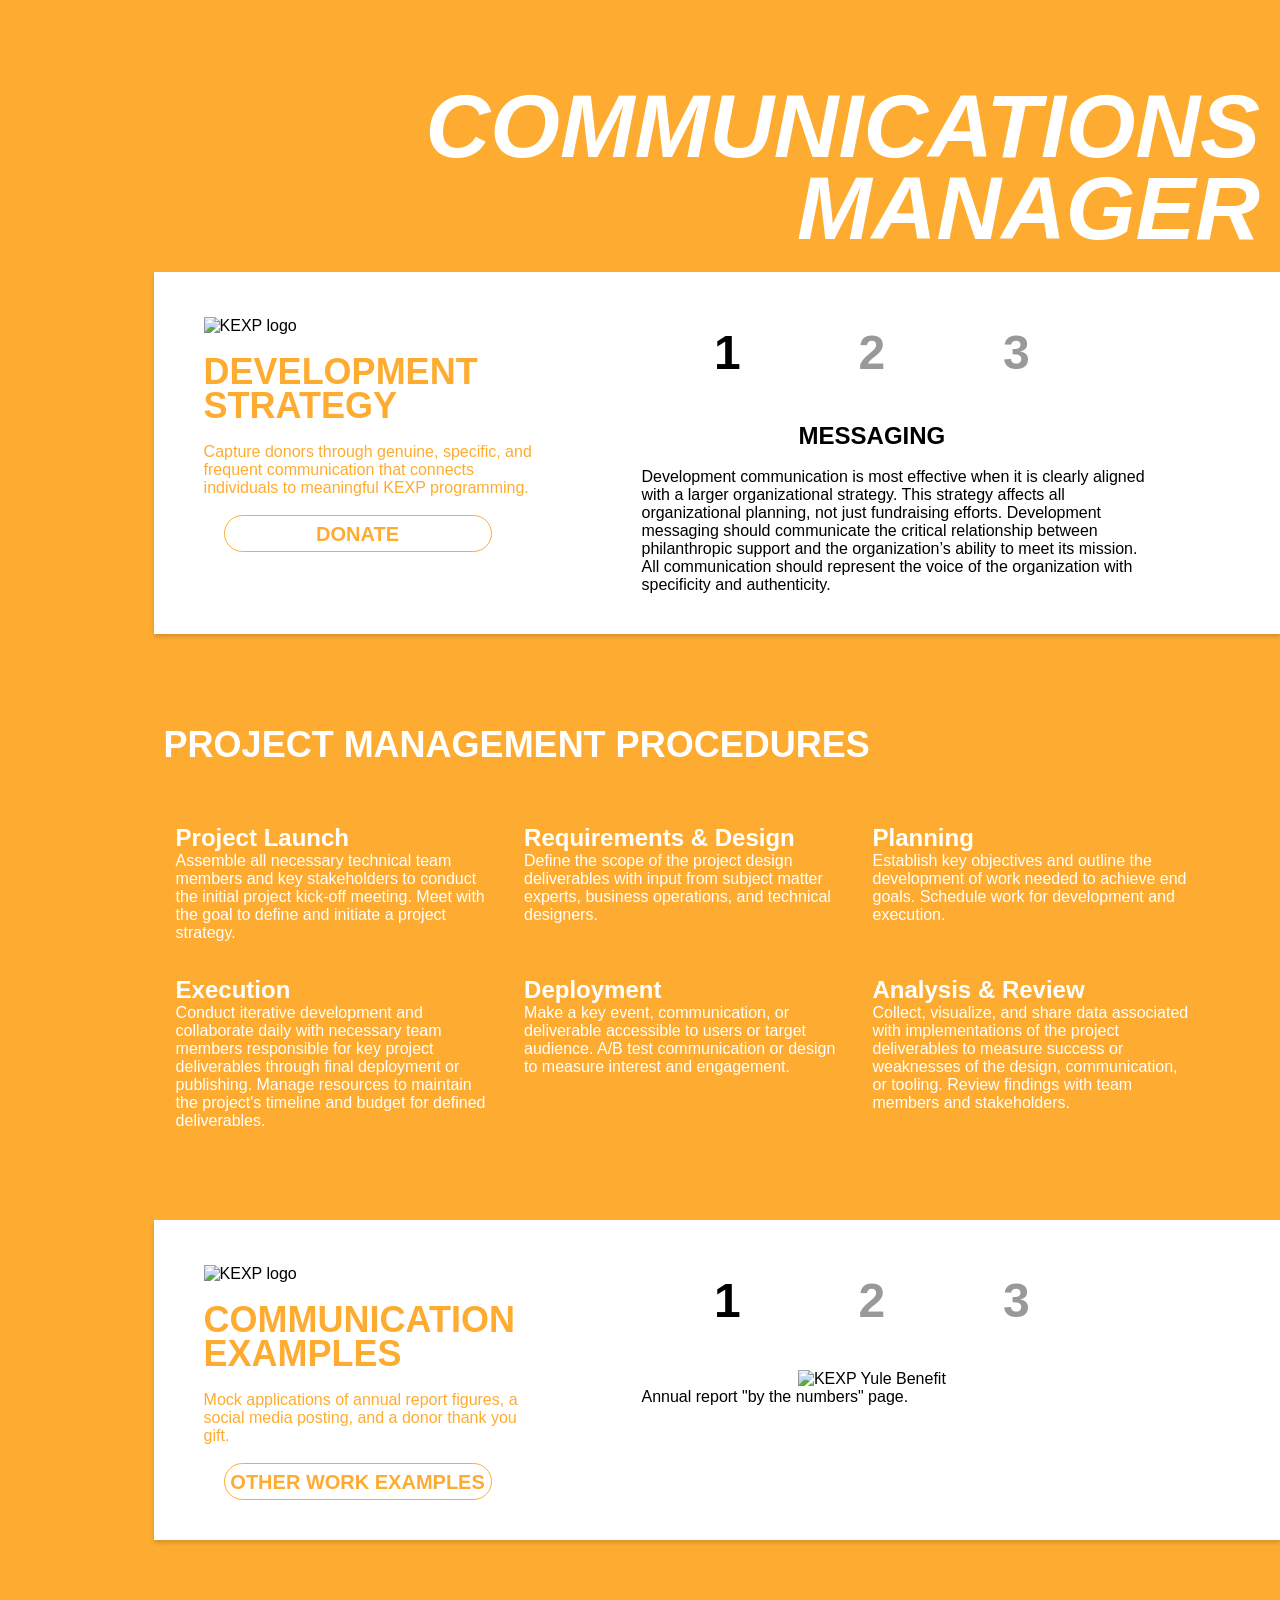
==== index.html @ 56364062 "Rename page.html to index.html" ====
<!DOCTYPE html>
<html lang="en-US">
	<head>
		<title>KEXP Demo</title>
		<meta charset="utf-8">
		<style type="text/css">
			* {
				margin: 0;
				padding: 0;
				font-family: sans-serif;
			}

			:root {
				--ylw: #feac31;
			}

			body {
				background-color: var(--ylw);
			}

			#spacer {
				background-color: var(--ylm);
				height: 75px;
				transition: background-color 0.2s ease;
			}

			.job_title {
				animation-name: change;
				padding-right: 20px;
				font-weight: bolder;
				font-size: 7vw;
				font-style: oblique;
				text-align: right;
				color: #ffffff;
				background-color: var(--ylw);
				z-index: 1;
			}

			.sticky.job_title {
			  position: fixed;
			  top: 0;
			  right: 0;
			  width: 100%;
			  padding-top: 0;
			}

			.sticky + .content {
			  padding-top: 205px;
			}

			div.rotating_job_titles_container {
				margin: 0 -10px 0 0;
				padding-right: 10px;
				height: 8vw;
				overflow: hidden;
			}

			ul.rotating_job_titles {
				list-style: none;
				animation-name: change;
				animation-duration: 6s;
				animation-iteration-count: infinite;
			}

			li.rotating_job_title {
				white-space: nowrap;
			}

			div.static_job_title { 
				margin-top: -20px;
				height: 115px; 
			}

			@keyframes change {
			  0%, 27%, 100% {
				transform: translate3d(0, 0, 0);
			  }
			  33%, 60% {
				transform: translate3d(0, -25%, 0);
			  }
			  66%, 94% {
			    transform: translate3d(0, -50%, 0);
			  }
			  100% {
			    transform: translate3d(0, -75%, 0);
			  }
			}

			.white-box {
			    margin: 0 0 5% 12%;
			    padding: 10px 10px 40px;
			    background: #fff;
			    box-shadow: 0 3px 4px rgba(0,0,0,0.15);
			    border-radius: 0px;
			}

			.yellow-box {
			    margin: 0 0 5% 12%;
			    padding: 10px 10px 40px;	
			}

			#kexp_logo {
				height: 90px;
			}

			.left-box {
				width: 30%;
				padding-top: 35px;
				padding-left: 40px;
			}
			.content-title {
				font-family: proxima nova; 
				font-weight: bolder;
				font-size: 36px;
				line-height: 34px;
				margin: 20px 0;
				color: var(--ylw);
			}

			.content-summary {
				font-family: proxima nova; 
				font-size: 16px;
				line-height: 18px;
				color: #feac31;
			}

			.action_button {
				height: 35px;
			    border: 1px solid var(--ylw);
			    border-radius: 30px;
			    margin: 18px 44px 0 20px;
			    transition-duration: 0.2s;
			}

			.action_button:hover {
			    background-color: var(--ylw);
			    color: #FFF;
			}

			.button_text {
			    position: relative;
			    top: 50%;
			    transform: translate(0, -50%);
			    text-align: center;
			    vertical-align: middle;
			    font-size: 20px;
			    font-weight: bolder;
			}

			.right-box {
				width: 60%;
				vertical-align: top;
			    text-align: center;
			}
			.right-box, .left-box {
				display: inline-block;
			}

			.example_button {
				display: inline-block;
			    width: 100px;
			    height: 100px;
			    margin: 20px;
			}

			.example_button .button_text {
				font-size: 48px;
				color: #999;
			}

			.example_button.active .button_text{
				color: #000;
			}

			.example_content {
				display: none;
			}

			.example_content.active {
				display: block;
			}

			.content_text {
			    text-align: left;
			    width: 40vw;
			    margin: auto;
			    padding: 0px 0 0 4vw;
			}

			.timeline-box {
			    display: inline-block;
			    width: 25vw;
			    height: 10vw;
			    padding: 12px;
			    vertical-align: top;
			    color: #FFF;
			}

			.yellow-box .content-title {
				color: #FFF;
				margin-bottom: 50px;
			}
		</style>
	</head>
	<body>
		<div id="spacer"></div>
		<div class="job_title" id="header">
			<div class="rotating_job_titles_container">
				<ul class="rotating_job_titles">
					<li class="rotating_job_title">COMMUNICATIONS</li>
					<li class="rotating_job_title">TECHNICAL PROJECT</li>
					<li class="rotating_job_title">MARKETING</li>
					<li class="rotating_job_title">COMMUNICATIONS</li>
				</ul>
			</div>
			<div class="static_job_title">
				MANAGER
			</div>
		</div>

		<div class="content">
			<div class="white-box" id="development_strategy">
				<div class="left-box">
					<img id="kexp_logo" src="KEXP_logo_black_HR.png" alt="KEXP logo">
					<div class="content-title">
						<p>DEVELOPMENT STRATEGY</p>
					</div>
					
					<div class="content-summary">
						<p>Capture donors through genuine, specific, and frequent communication that connects individuals to meaningful KEXP programming.</p> 
						<div class="action_button">
							<p class="button_text">DONATE</p>
						</div>
					</div>
				</div>
				<div class="right-box">
					<div class="example_button_wrapper">
						<div class="example_button active development_strategy" onclick="toggleActive(this, 'development_strategy')">
							<p class="button_text">1</p>
						</div>
						<div class="example_button development_strategy" onclick="toggleActive(this, 'development_strategy')">
							<p class="button_text">2</p>
						</div>
						<div class="example_button development_strategy" onclick="toggleActive(this, 'development_strategy')">
							<p class="button_text">3</p>
						</div>
					</div>
					<div class="example_content_wrapper">
						<div class="example_content development_strategy active">
							<h2>MESSAGING</h2><br />
							<p class="content_text">Development communication is most effective when it is clearly aligned with a larger organizational strategy. This strategy affects all organizational planning, not just fundraising efforts. Development messaging should communicate the critical relationship between philanthropic support and the organization’s ability to meet its mission. All communication should represent the voice of the organization with specificity and authenticity.</p>
						</div>
						<div class="example_content development_strategy">
							<h2>DONOR RECOGNITION</h2><br />
							<p class="content_text">All donor recognition should seek to offer three important things to the donor audience: access, information, and recognition. All development communication should celebrate KEXP's relationship to a particular donor or business sponsor. Donor recognition is as much about acknowledging their contribution's impact on the success of the organization and its mission, as much as it is meant to express gratitude to the donor for their generosity.</p>
						</div>
						<div class="example_content development_strategy">
							<h2>STEWARDSHIP BEST PRACTICES</h2><br />
							<p class="content_text">Stewardship involves managing gifts as donors intend, and updating donors on the progress and impact of their gifts. A thoughtful onboarding campaign to welcome new donors keeps them plugged in and reminded of your mission. Regular transparent reports of where donations go reinforces the impact of their donations and increases their awareness of your ongoing needs. Actions of gratitude, like thank you messages, should reflect the organization's excitement, appreciation, and care for their support and partnership. Gratitude comes off as more genuine when actions are expeditious and focused on the donor, not the specific donation. Regularly send updates to keep donors informed and updated of organizational activities. Offer next steps for how they can remain involved. Doing so will help cultivate a long-term, mutually-beneficial relationship.</p>
						</div>
					</div>
				</div>
			</div>

			<div class="yellow-box project-timeline">
				<div class="content-title">
					<p>PROJECT MANAGEMENT PROCEDURES</p>
				</div>
				<div class="timeline-box">
					<h2>Project Launch</h2>
					<p>
						Assemble all necessary technical team members and key stakeholders to conduct the initial project kick-off meeting. Meet with the goal to define and initiate a project strategy.
					</p>
				</div>

				<div class="timeline-box">
					<h2>Requirements & Design</h2>
					<p>
						Define the scope of the project design deliverables with input from subject matter experts, business operations, and technical designers. 
					</p>
				</div>

				<div class="timeline-box">
					<h2>Planning</h2>
					<p>
						Establish key objectives and outline the development of work needed to achieve end goals. Schedule work for development and execution.
					</p>
				</div> 

				<div class="timeline-box">
					<h2>Execution</h2>
					<p>
						Conduct iterative development and collaborate daily with necessary team members responsible for key project deliverables through final deployment or publishing. Manage resources to maintain the project's timeline and budget for defined deliverables.
					</p>
				</div> 

				<div class="timeline-box">
					<h2>Deployment</h2>
					<p>
						Make a key event, communication, or deliverable accessible to users or target audience. A/B test communication or design to measure interest and engagement.
					</p>
				</div>

				<div class="timeline-box">
					<h2>Analysis & Review</h2>
					<p>
						Collect, visualize, and share data associated with implementations of the project deliverables to measure success or weaknesses of the design, communication, or tooling. Review findings with team members and stakeholders.
					</p>
				</div>
			</div>

			<div class="white-box communication_plan">
				<div class="left-box">
					<img id="kexp_logo" src="KEXP_logo_black_HR.png" alt="KEXP logo">
					<div class="content-title">
						<p>COMMUNICATION EXAMPLES</p>
					</div>
					
					<div class="content-summary">
						<p>Mock applications of annual report figures, a social media posting, and a donor thank you gift.</p> 
						<div class="action_button">
							<p class="button_text">OTHER WORK EXAMPLES</p>
						</div>
					</div>
				</div>
				<div class="right-box">
					<div class="example_button_wrapper">
						<div class="example_button active communication_plan" onclick="toggleActive(this, 'communication_plan')">
							<p class="button_text">1</p>
						</div>
						<div class="example_button communication_plan" onclick="toggleActive(this, 'communication_plan')">
							<p class="button_text">2</p>
						</div>
						<div class="example_button communication_plan" onclick="toggleActive(this, 'communication_plan')">
							<p class="button_text">3</p>
						</div>
					</div>
					<div class="example_content_wrapper">
						<div class="example_content communication_plan active">
							<img id="kexp_press_release" src="KEXP_report_by_the_numbers.png" width="520" alt="KEXP Yule Benefit">
							<p class="content_text">Annual report "by the numbers" page.</p>
						</div>
						<div class="example_content communication_plan">
							<img id="kexp_insta_post" src="KEXP_insta_TransistorIPA.png" width="520" alt="KEXP TransistorIPA">
							<p class="content_text">Social media post.</p>
						</div>
						<div class="example_content communication_plan">
							<img id="kexp_tshirt" src="KEXP-AmplifierTshirt.png" width="520" alt="KEXP thirt">
							<p class="content_text">Amplifier member thank-you gift option.</p>
						</div>
					</div>
				</div>
			</div>
		</div>
		<script type="text/javascript">
			function toggleActive(elem, aux_class) {
			    buttons = document.getElementsByClassName(['example_button', aux_class].join(" ").trim());
			    contents = document.getElementsByClassName(['example_content', aux_class].join(" ").trim());

			    for (i = 0; i < buttons.length; i++) {
			        buttons[i].classList.remove('active');
			        contents[i].classList.remove('active');

			        if (buttons[i] === elem) {
			        	contents[i].classList.add('active')
			        }
			    }

			    elem.classList.add('active');
			}
			function autorun()
			{
				// When the user scrolls the page, execute myFunction 
				window.onscroll = function() {stickyHeader()};

				// Get the header
				var header = document.getElementById("header");
				var spacer = document.getElementById("spacer");

				// Get the offset position of the navbar
				var sticky = header.offsetTop;

				function stickyHeader() {
				  if (window.pageYOffset > sticky) {
				    header.classList.add("sticky");
				    spacer.classList.add("sticky");
				  } else {
				    header.classList.remove("sticky");
				    spacer.classList.remove("sticky");
				  }
				}
			}
			if (document.addEventListener) document.addEventListener("DOMContentLoaded", autorun, false);
			else if (document.attachEvent) document.attachEvent("onreadystatechange", autorun);
			else window.onload = autorun;
		</script>
	</body>
</html>
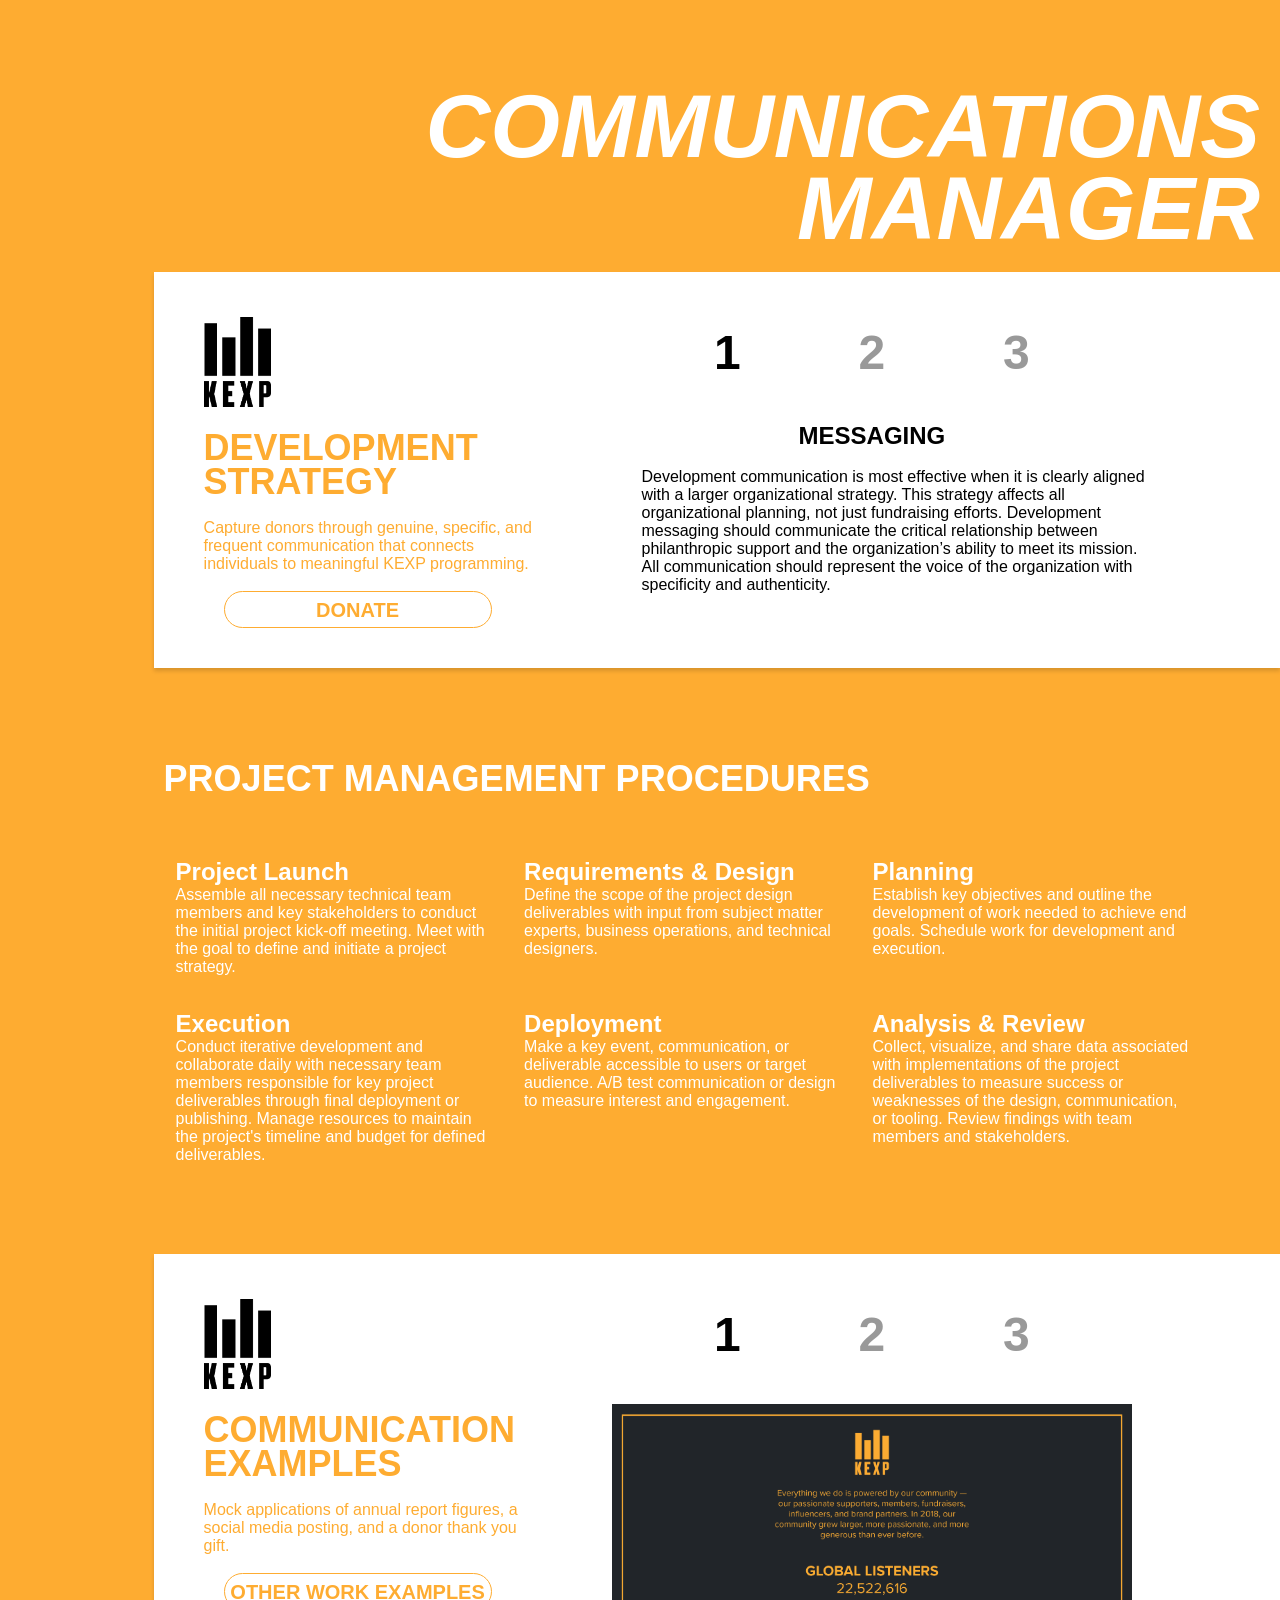
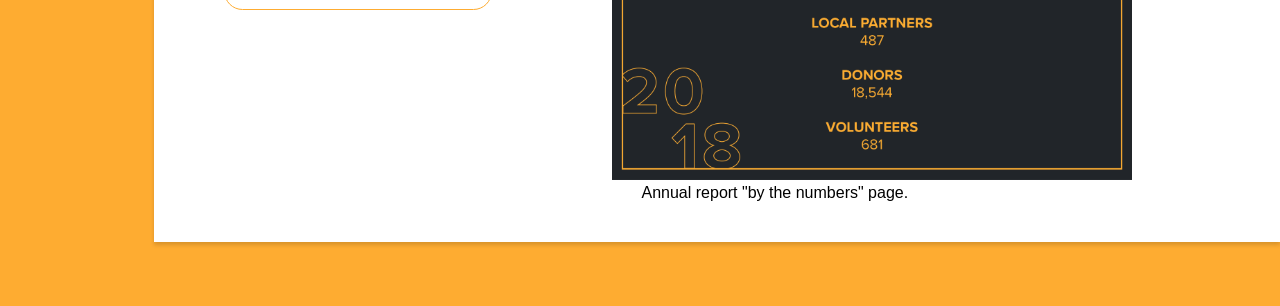
==== commit fff0234c: "Update index.html" ====
--- a/index.html
+++ b/index.html
@@ -3,204 +3,7 @@
 	<head>
 		<title>KEXP Demo</title>
 		<meta charset="utf-8">
-		<style type="text/css">
-			* {
-				margin: 0;
-				padding: 0;
-				font-family: sans-serif;
-			}
-
-			:root {
-				--ylw: #feac31;
-			}
-
-			body {
-				background-color: var(--ylw);
-			}
-
-			#spacer {
-				background-color: var(--ylm);
-				height: 75px;
-				transition: background-color 0.2s ease;
-			}
-
-			.job_title {
-				animation-name: change;
-				padding-right: 20px;
-				font-weight: bolder;
-				font-size: 7vw;
-				font-style: oblique;
-				text-align: right;
-				color: #ffffff;
-				background-color: var(--ylw);
-				z-index: 1;
-			}
-
-			.sticky.job_title {
-			  position: fixed;
-			  top: 0;
-			  right: 0;
-			  width: 100%;
-			  padding-top: 0;
-			}
-
-			.sticky + .content {
-			  padding-top: 205px;
-			}
-
-			div.rotating_job_titles_container {
-				margin: 0 -10px 0 0;
-				padding-right: 10px;
-				height: 8vw;
-				overflow: hidden;
-			}
-
-			ul.rotating_job_titles {
-				list-style: none;
-				animation-name: change;
-				animation-duration: 6s;
-				animation-iteration-count: infinite;
-			}
-
-			li.rotating_job_title {
-				white-space: nowrap;
-			}
-
-			div.static_job_title { 
-				margin-top: -20px;
-				height: 115px; 
-			}
-
-			@keyframes change {
-			  0%, 27%, 100% {
-				transform: translate3d(0, 0, 0);
-			  }
-			  33%, 60% {
-				transform: translate3d(0, -25%, 0);
-			  }
-			  66%, 94% {
-			    transform: translate3d(0, -50%, 0);
-			  }
-			  100% {
-			    transform: translate3d(0, -75%, 0);
-			  }
-			}
-
-			.white-box {
-			    margin: 0 0 5% 12%;
-			    padding: 10px 10px 40px;
-			    background: #fff;
-			    box-shadow: 0 3px 4px rgba(0,0,0,0.15);
-			    border-radius: 0px;
-			}
-
-			.yellow-box {
-			    margin: 0 0 5% 12%;
-			    padding: 10px 10px 40px;	
-			}
-
-			#kexp_logo {
-				height: 90px;
-			}
-
-			.left-box {
-				width: 30%;
-				padding-top: 35px;
-				padding-left: 40px;
-			}
-			.content-title {
-				font-family: proxima nova; 
-				font-weight: bolder;
-				font-size: 36px;
-				line-height: 34px;
-				margin: 20px 0;
-				color: var(--ylw);
-			}
-
-			.content-summary {
-				font-family: proxima nova; 
-				font-size: 16px;
-				line-height: 18px;
-				color: #feac31;
-			}
-
-			.action_button {
-				height: 35px;
-			    border: 1px solid var(--ylw);
-			    border-radius: 30px;
-			    margin: 18px 44px 0 20px;
-			    transition-duration: 0.2s;
-			}
-
-			.action_button:hover {
-			    background-color: var(--ylw);
-			    color: #FFF;
-			}
-
-			.button_text {
-			    position: relative;
-			    top: 50%;
-			    transform: translate(0, -50%);
-			    text-align: center;
-			    vertical-align: middle;
-			    font-size: 20px;
-			    font-weight: bolder;
-			}
-
-			.right-box {
-				width: 60%;
-				vertical-align: top;
-			    text-align: center;
-			}
-			.right-box, .left-box {
-				display: inline-block;
-			}
-
-			.example_button {
-				display: inline-block;
-			    width: 100px;
-			    height: 100px;
-			    margin: 20px;
-			}
-
-			.example_button .button_text {
-				font-size: 48px;
-				color: #999;
-			}
-
-			.example_button.active .button_text{
-				color: #000;
-			}
-
-			.example_content {
-				display: none;
-			}
-
-			.example_content.active {
-				display: block;
-			}
-
-			.content_text {
-			    text-align: left;
-			    width: 40vw;
-			    margin: auto;
-			    padding: 0px 0 0 4vw;
-			}
-
-			.timeline-box {
-			    display: inline-block;
-			    width: 25vw;
-			    height: 10vw;
-			    padding: 12px;
-			    vertical-align: top;
-			    color: #FFF;
-			}
-
-			.yellow-box .content-title {
-				color: #FFF;
-				margin-bottom: 50px;
-			}
-		</style>
+		<link rel="stylesheet" href="stylesheet.css" type="text/css">
 	</head>
 	<body>
 		<div id="spacer"></div>
--- a/stylesheet.css
+++ b/stylesheet.css
@@ -0,0 +1,196 @@
+* {
+	margin: 0;
+	padding: 0;
+	font-family: sans-serif;
+}
+
+:root {
+	--ylw: #feac31;
+}
+
+body {
+	background-color: var(--ylw);
+}
+
+#spacer {
+	background-color: var(--ylm);
+	height: 75px;
+	transition: background-color 0.2s ease;
+}
+
+.job_title {
+	animation-name: change;
+	padding-right: 20px;
+	font-weight: bolder;
+	font-size: 7vw;
+	font-style: oblique;
+	text-align: right;
+	color: #ffffff;
+	background-color: var(--ylw);
+	z-index: 1;
+}
+
+.sticky.job_title {
+  position: fixed;
+  top: 0;
+  right: 0;
+  width: 100%;
+  padding-top: 0;
+}
+
+.sticky + .content {
+  padding-top: 205px;
+}
+
+div.rotating_job_titles_container {
+	margin: 0 -10px 0 0;
+	padding-right: 10px;
+	height: 8vw;
+	overflow: hidden;
+}
+
+ul.rotating_job_titles {
+	list-style: none;
+	animation-name: change;
+	animation-duration: 6s;
+	animation-iteration-count: infinite;
+}
+
+li.rotating_job_title {
+	white-space: nowrap;
+}
+
+div.static_job_title { 
+	margin-top: -20px;
+	height: 115px; 
+}
+
+@keyframes change {
+  0%, 27%, 100% {
+	transform: translate3d(0, 0, 0);
+  }
+  33%, 60% {
+	transform: translate3d(0, -25%, 0);
+  }
+  66%, 94% {
+    transform: translate3d(0, -50%, 0);
+  }
+  100% {
+    transform: translate3d(0, -75%, 0);
+  }
+}
+
+.white-box {
+    margin: 0 0 5% 12%;
+    padding: 10px 10px 40px;
+    background: #fff;
+    box-shadow: 0 3px 4px rgba(0,0,0,0.15);
+    border-radius: 0px;
+}
+
+.yellow-box {
+    margin: 0 0 5% 12%;
+    padding: 10px 10px 40px;	
+}
+
+#kexp_logo {
+	height: 90px;
+}
+
+.left-box {
+	width: 30%;
+	padding-top: 35px;
+	padding-left: 40px;
+}
+.content-title {
+	font-family: proxima nova; 
+	font-weight: bolder;
+	font-size: 36px;
+	line-height: 34px;
+	margin: 20px 0;
+	color: var(--ylw);
+}
+
+.content-summary {
+	font-family: proxima nova; 
+	font-size: 16px;
+	line-height: 18px;
+	color: #feac31;
+}
+
+.action_button {
+	height: 35px;
+    border: 1px solid var(--ylw);
+    border-radius: 30px;
+    margin: 18px 44px 0 20px;
+    transition-duration: 0.2s;
+}
+
+.action_button:hover {
+    background-color: var(--ylw);
+    color: #FFF;
+}
+
+.button_text {
+    position: relative;
+    top: 50%;
+    transform: translate(0, -50%);
+    text-align: center;
+    vertical-align: middle;
+    font-size: 20px;
+    font-weight: bolder;
+}
+
+.right-box {
+	width: 60%;
+	vertical-align: top;
+    text-align: center;
+}
+.right-box, .left-box {
+	display: inline-block;
+}
+
+.example_button {
+	display: inline-block;
+    width: 100px;
+    height: 100px;
+    margin: 20px;
+}
+
+.example_button .button_text {
+	font-size: 48px;
+	color: #999;
+}
+
+.example_button.active .button_text{
+	color: #000;
+}
+
+.example_content {
+	display: none;
+}
+
+.example_content.active {
+	display: block;
+}
+
+.content_text {
+    text-align: left;
+    width: 40vw;
+    margin: auto;
+    padding: 0px 0 0 4vw;
+}
+
+.timeline-box {
+    display: inline-block;
+    width: 25vw;
+    height: 10vw;
+    padding: 12px;
+    vertical-align: top;
+    color: #FFF;
+}
+
+.yellow-box .content-title {
+	color: #FFF;
+	margin-bottom: 50px;
+}
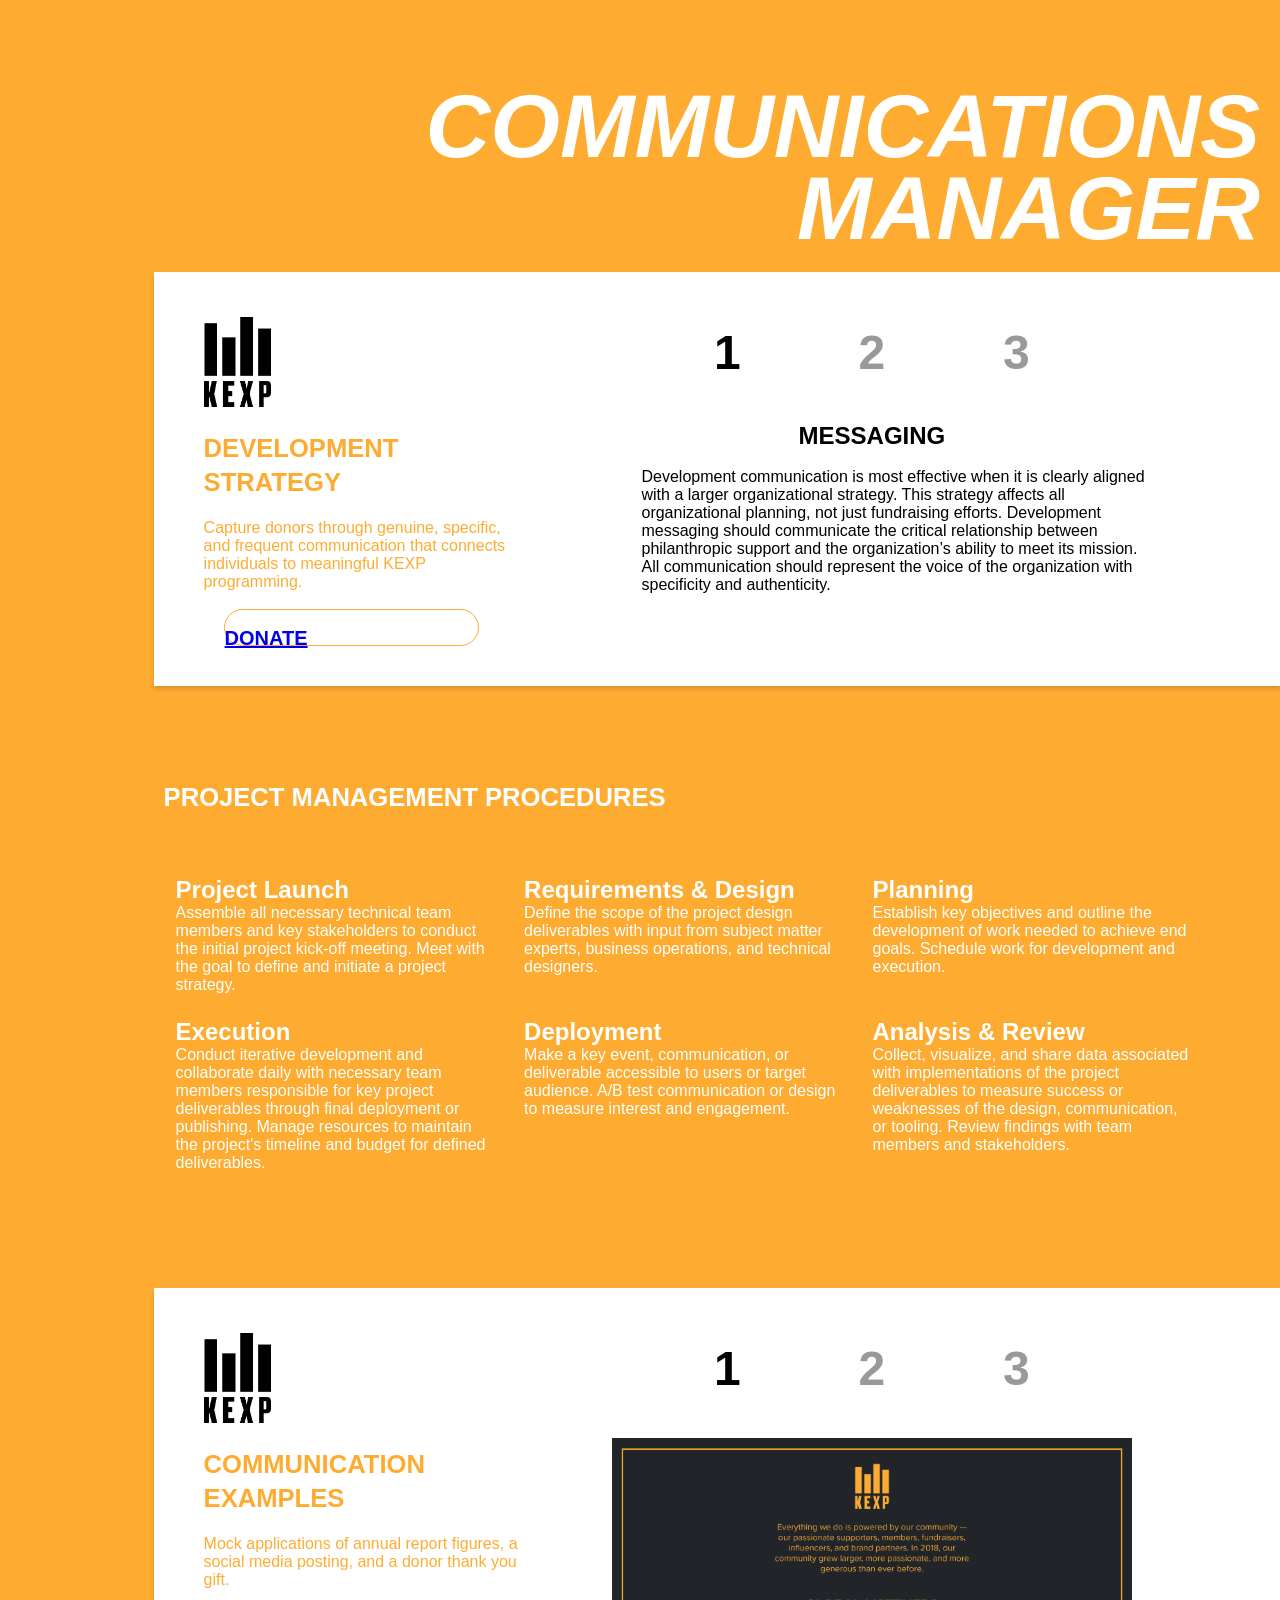
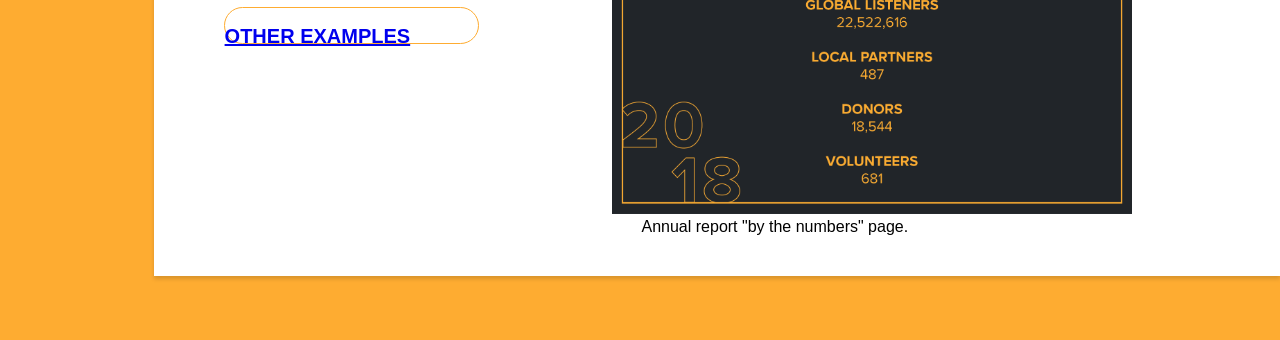
==== commit 95e9cd60: "Update index.html" ====
--- a/index.html
+++ b/index.html
@@ -32,7 +32,7 @@
 					<div class="content-summary">
 						<p>Capture donors through genuine, specific, and frequent communication that connects individuals to meaningful KEXP programming.</p> 
 						<div class="action_button">
-							<p class="button_text">DONATE</p>
+							<a class="button_text" href="https://kexp.org/donate">DONATE</a>
 						</div>
 					</div>
 				</div>
@@ -58,7 +58,7 @@
 							<p class="content_text">All donor recognition should seek to offer three important things to the donor audience: access, information, and recognition. All development communication should celebrate KEXP's relationship to a particular donor or business sponsor. Donor recognition is as much about acknowledging their contribution's impact on the success of the organization and its mission, as much as it is meant to express gratitude to the donor for their generosity.</p>
 						</div>
 						<div class="example_content development_strategy">
-							<h2>STEWARDSHIP BEST PRACTICES</h2><br />
+							<h2>STEWARDSHIP</h2><br />
 							<p class="content_text">Stewardship involves managing gifts as donors intend, and updating donors on the progress and impact of their gifts. A thoughtful onboarding campaign to welcome new donors keeps them plugged in and reminded of your mission. Regular transparent reports of where donations go reinforces the impact of their donations and increases their awareness of your ongoing needs. Actions of gratitude, like thank you messages, should reflect the organization's excitement, appreciation, and care for their support and partnership. Gratitude comes off as more genuine when actions are expeditious and focused on the donor, not the specific donation. Regularly send updates to keep donors informed and updated of organizational activities. Offer next steps for how they can remain involved. Doing so will help cultivate a long-term, mutually-beneficial relationship.</p>
 						</div>
 					</div>
@@ -122,7 +122,7 @@
 					<div class="content-summary">
 						<p>Mock applications of annual report figures, a social media posting, and a donor thank you gift.</p> 
 						<div class="action_button">
-							<p class="button_text">OTHER WORK EXAMPLES</p>
+							<a class="button_text" href="https://www.altversion.com/">OTHER EXAMPLES</a>
 						</div>
 					</div>
 				</div>
--- a/stylesheet.css
+++ b/stylesheet.css
@@ -105,7 +105,7 @@
 .content-title {
 	font-family: proxima nova; 
 	font-weight: bolder;
-	font-size: 36px;
+	font-size: 2vw;
 	line-height: 34px;
 	margin: 20px 0;
 	color: var(--ylw);
@@ -114,6 +114,7 @@
 .content-summary {
 	font-family: proxima nova; 
 	font-size: 16px;
+	padding-right: 1vw;
 	line-height: 18px;
 	color: #feac31;
 }
@@ -184,7 +185,6 @@
 .timeline-box {
     display: inline-block;
     width: 25vw;
-    height: 10vw;
     padding: 12px;
     vertical-align: top;
     color: #FFF;
